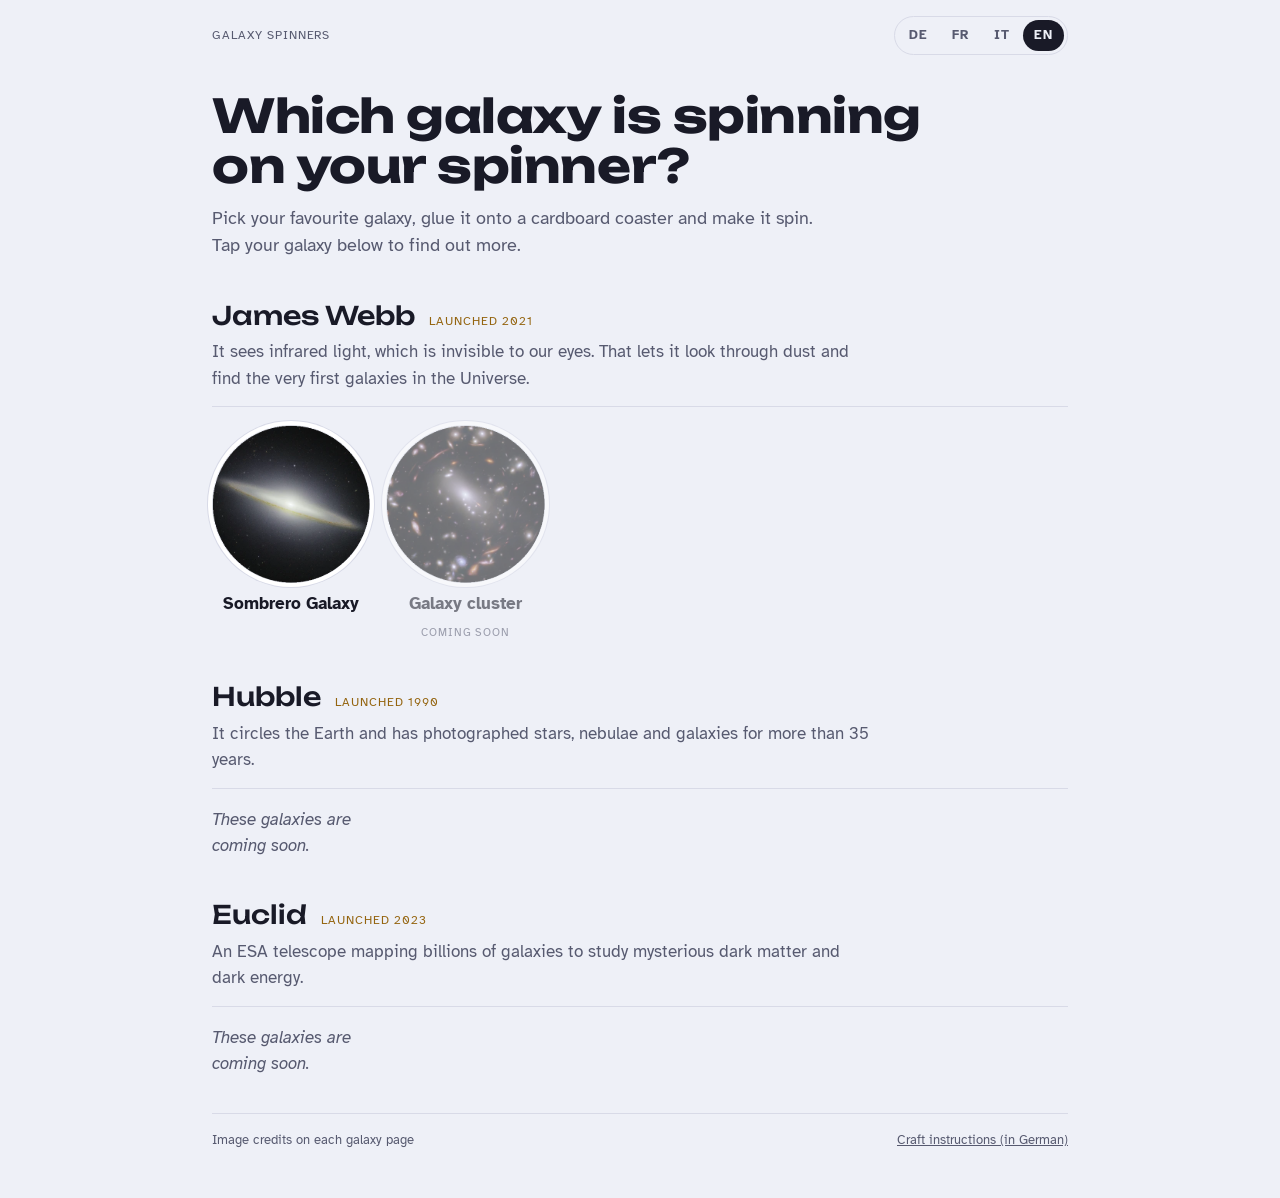
==== index.html @ edc6c250 "upload test for the galaxies web site" ====
<!doctype html>
<html lang="de">
<head>
<meta charset="utf-8">
<meta name="viewport" content="width=device-width, initial-scale=1, viewport-fit=cover">
<title>Galaxienkreisel</title>
<link rel="preconnect" href="https://fonts.googleapis.com">
<link rel="preconnect" href="https://fonts.gstatic.com" crossorigin>
<link rel="stylesheet" href="https://fonts.googleapis.com/css2?family=Unbounded:wght@500;700&family=Atkinson+Hyperlegible:ital,wght@0,400;0,700;1,400&display=swap">
<link rel="stylesheet" href="assets/site.css">
</head>
<body>
<main class="page wide">
  <div class="topbar">
    <div class="eyebrow" data-i18n="eyebrow">Galaxienkreisel</div>
    <div class="langs" role="group" aria-label="Sprache · Langue · Lingua · Language">
      <button type="button" id="lang-de" data-lang="de" aria-pressed="true">DE</button>
      <button type="button" id="lang-fr" data-lang="fr" aria-pressed="false">FR</button>
      <button type="button" id="lang-it" data-lang="it" aria-pressed="false">IT</button>
      <button type="button" id="lang-en" data-lang="en" aria-pressed="false">EN</button>
    </div>
  </div>

  <header>
    <h1 data-i18n="title">Welche Galaxie dreht sich auf deinem Kreisel?</h1>
    <p class="intro" data-i18n="intro">Such dir deine Lieblingsgalaxie aus, klebe sie auf einen Bierdeckel und bring sie zum Drehen. Tippe unten auf deine Galaxie, um mehr über sie zu erfahren.</p>
  </header>

  <section class="scope" id="webb">
    <div class="scope-head">
      <h2>James Webb</h2><span class="since" data-i18n="since_webb">Gestartet 2021</span>
      <p data-i18n="about_webb">Sieht Infrarotlicht, das für unsere Augen unsichtbar ist. So blickt es durch Staubwolken und entdeckt die ersten Galaxien des Universums.</p>
    </div>
    <div class="cards" data-scope="webb"></div>
  </section>

  <section class="scope" id="hubble">
    <div class="scope-head">
      <h2>Hubble</h2><span class="since" data-i18n="since_hubble">Gestartet 1990</span>
      <p data-i18n="about_hubble">Kreist um die Erde und fotografiert seit über 35 Jahren Sterne, Nebel und Galaxien.</p>
    </div>
    <div class="cards" data-scope="hubble"></div>
  </section>

  <section class="scope" id="euclid">
    <div class="scope-head">
      <h2>Euclid</h2><span class="since" data-i18n="since_euclid">Gestartet 2023</span>
      <p data-i18n="about_euclid">Ein Teleskop der ESA, das Milliarden von Galaxien kartiert, um die rätselhafte dunkle Materie und dunkle Energie zu erforschen.</p>
    </div>
    <div class="cards" data-scope="euclid"></div>
  </section>

  <footer>
    <span data-i18n="credits">Bildnachweise auf jeder Galaxienseite</span>
    <a href="https://astroedu.ch/project/galaxienkreisel/" target="_blank" rel="noopener" data-i18n="craft">Anleitung zum Basteln</a>
  </footer>
</main>

<script src="assets/galaxies.js"></script>
<script src="assets/i18n.js"></script>
<script>
var T = {
  de: {
    doc: "Galaxienkreisel",
    eyebrow: "Galaxienkreisel",
    title: "Welche Galaxie dreht sich auf deinem Kreisel?",
    intro: "Such dir deine Lieblingsgalaxie aus, klebe sie auf einen Bierdeckel und bring sie zum Drehen. Tippe unten auf deine Galaxie, um mehr über sie zu erfahren.",
    since_webb: "Gestartet 2021", since_hubble: "Gestartet 1990", since_euclid: "Gestartet 2023",
    about_webb: "Sieht Infrarotlicht, das für unsere Augen unsichtbar ist. So blickt es durch Staubwolken und entdeckt die ersten Galaxien des Universums.",
    about_hubble: "Kreist um die Erde und fotografiert seit über 35 Jahren Sterne, Nebel und Galaxien.",
    about_euclid: "Ein Teleskop der ESA, das Milliarden von Galaxien kartiert, um die rätselhafte dunkle Materie und dunkle Energie zu erforschen.",
    soon: "Bald hier",
    empty: "Diese Galaxien kommen bald.",
    credits: "Bildnachweise auf jeder Galaxienseite",
    craft: "Anleitung zum Basteln"
  },
  fr: {
    doc: "Toupies galactiques",
    eyebrow: "Toupies galactiques",
    title: "Quelle galaxie tourne sur ta toupie ?",
    intro: "Choisis ta galaxie préférée, colle ton image sur un rond en carton et fais tourner ta toupie. Touche ta galaxie plus bas pour en savoir plus.",
    since_webb: "Lancé en 2021", since_hubble: "Lancé en 1990", since_euclid: "Lancé en 2023",
    about_webb: "Il voit la lumière infrarouge, invisible pour nos yeux. Il regarde ainsi à travers la poussière et découvre les premières galaxies de l'Univers.",
    about_hubble: "Il tourne autour de la Terre et photographie étoiles, nébuleuses et galaxies depuis plus de 35 ans.",
    about_euclid: "Un télescope de l'ESA qui cartographie des milliards de galaxies pour étudier la mystérieuse matière noire et l'énergie noire.",
    soon: "Bientôt",
    empty: "Ces galaxies arrivent bientôt.",
    credits: "Crédits des images sur chaque page",
    craft: "Instructions de bricolage (en allemand)"
  },
  it: {
    doc: "Trottole galattiche",
    eyebrow: "Trottole galattiche",
    title: "Quale galassia gira sulla tua trottola?",
    intro: "Scegli la tua galassia preferita, incollala su un sottobicchiere e falla girare. Tocca la tua galassia qui sotto per scoprire di più.",
    since_webb: "Lanciato nel 2021", since_hubble: "Lanciato nel 1990", since_euclid: "Lanciato nel 2023",
    about_webb: "Vede la luce infrarossa, invisibile ai nostri occhi. Così guarda attraverso la polvere e scopre le prime galassie dell'Universo.",
    about_hubble: "Gira intorno alla Terra e fotografa stelle, nebulose e galassie da più di 35 anni.",
    about_euclid: "Un telescopio dell'ESA che mappa miliardi di galassie per studiare la misteriosa materia oscura e l'energia oscura.",
    soon: "In arrivo",
    empty: "Queste galassie arriveranno presto.",
    credits: "Crediti delle immagini su ogni pagina",
    craft: "Istruzioni per costruirla (in tedesco)"
  },
  en: {
    doc: "Galaxy Spinners",
    eyebrow: "Galaxy spinners",
    title: "Which galaxy is spinning on your spinner?",
    intro: "Pick your favourite galaxy, glue it onto a cardboard coaster and make it spin. Tap your galaxy below to find out more.",
    since_webb: "Launched 2021", since_hubble: "Launched 1990", since_euclid: "Launched 2023",
    about_webb: "It sees infrared light, which is invisible to our eyes. That lets it look through dust and find the very first galaxies in the Universe.",
    about_hubble: "It circles the Earth and has photographed stars, nebulae and galaxies for more than 35 years.",
    about_euclid: "An ESA telescope mapping billions of galaxies to study mysterious dark matter and dark energy.",
    soon: "Coming soon",
    empty: "These galaxies are coming soon.",
    credits: "Image credits on each galaxy page",
    craft: "Craft instructions (in German)"
  }
};

function esc(s) { var d = document.createElement("div"); d.textContent = s; return d.innerHTML; }

function renderCards(lang) {
  var d = T[lang];
  document.querySelectorAll(".cards").forEach(function (box) {
    var list = (window.GALAXIES || []).filter(function (g) { return g.telescope === box.dataset.scope; });
    if (!list.length) { box.innerHTML = '<p class="empty">' + d.empty + '</p>'; return; }
    box.innerHTML = list.map(function (g) {
      var name = esc(g.name[lang] || g.name.de);
      var disc = '<span class="disc"><img src="' + g.image + '" alt="" loading="lazy"></span>';
      if (g.ready) {
        return '<a class="card" href="' + g.slug + '/index.html">' + disc + '<span class="name">' + name + '</span></a>';
      }
      return '<div class="card soon">' + disc + '<span class="name">' + name + '</span><span class="badge">' + d.soon + '</span></div>';
    }).join("");
  });
}

initI18n(T, renderCards);
</script>
</body>
</html>
---- assets/site.css ----
/* Galaxienkreisel: shared styles for the home page and every galaxy page.
   Layout: one phone first column, like a museum label you hold in your hand. */
:root {
  --bg: #0d0e15;
  --surface: #171926;
  --fg: #ecebf3;
  --muted: #a4a4ba;
  --line: #2a2c3d;
  --dust: #e2b86f;
  --glow: #b8b5ff;
  --display: "Unbounded", "Trebuchet MS", system-ui, sans-serif;
  --body: "Atkinson Hyperlegible", "Segoe UI", system-ui, sans-serif;
  color-scheme: dark;
}
@media (prefers-color-scheme: light) {
  :root:not([data-theme="dark"]) {
    --bg: #eef0f7; --surface: #ffffff; --fg: #191a27; --muted: #575a70;
    --line: #d8dae7; --dust: #94640f; --glow: #5650c4; color-scheme: light;
  }
}
:root[data-theme="light"] {
  --bg: #eef0f7; --surface: #ffffff; --fg: #191a27; --muted: #575a70;
  --line: #d8dae7; --dust: #94640f; --glow: #5650c4; color-scheme: light;
}
* { box-sizing: border-box; }
html { -webkit-text-size-adjust: 100%; }
body {
  margin: 0;
  background: var(--bg);
  color: var(--fg);
  font-family: var(--body);
  font-size: 1.0625rem;
  line-height: 1.55;
}
img { max-width: 100%; }
[hidden] { display: none !important; }

.page {
  max-width: 40rem;
  margin: 0 auto;
  padding-inline: 1.25rem;
  padding-block: 1rem 3rem;
  display: flex;
  flex-direction: column;
  gap: 2.25rem;
}
.page.wide { max-width: 56rem; }

/* Top bar with language switch */
.topbar { display: flex; flex-wrap: wrap; justify-content: space-between; align-items: center; gap: 0.75rem 1rem; }
.eyebrow { font-size: 0.75rem; letter-spacing: 0.08em; text-transform: uppercase; color: var(--muted); min-width: 0; }
.eyebrow a { color: inherit; text-decoration: none; }
.eyebrow a:hover { color: var(--fg); }
.langs { display: flex; border: 1px solid var(--line); border-radius: 999px; padding: 3px; gap: 2px; flex-shrink: 0; }
.langs button {
  font: 700 0.8125rem/1 var(--body);
  letter-spacing: 0.06em;
  color: var(--muted);
  background: transparent;
  border: 0;
  border-radius: 999px;
  padding: 0.55rem 0.7rem;
  cursor: pointer;
}
.langs button[aria-pressed="true"] { background: var(--fg); color: var(--bg); }
.langs button:focus-visible, a:focus-visible, .spinner:focus-visible { outline: 2px solid var(--glow); outline-offset: 3px; }

h1 {
  font-family: var(--display);
  font-weight: 700;
  font-size: clamp(2rem, 8vw, 2.9rem);
  line-height: 1.08;
  letter-spacing: -0.01em;
  margin: 0;
  text-wrap: balance;
}
h2 { font-family: var(--display); font-weight: 500; font-size: 1.15rem; margin: 0 0 0.5rem; text-wrap: balance; }
section p { margin: 0; max-width: 62ch; }

/* Galaxy page: spinning hero */
.hero { display: flex; flex-direction: column; align-items: center; gap: 1.25rem; text-align: center; }
.spinner {
  width: min(78vw, 20rem);
  max-width: 100%;
  aspect-ratio: 1;
  border-radius: 50%;
  border: 0;
  padding: 0;
  background: transparent;
  cursor: pointer;
  box-shadow: 0 0 0 6px var(--surface), 0 0 0 7px var(--line), 0 18px 60px -20px var(--glow);
}
.spinner img { width: 100%; height: 100%; display: block; border-radius: 50%; animation: turn 60s linear infinite; }
@keyframes turn { to { transform: rotate(360deg); } }
@media (prefers-reduced-motion: reduce) { .spinner img, .card img { animation: none !important; } }
.tap { font-size: 0.875rem; color: var(--muted); margin: 0; }
.catalog { margin: 0.5rem 0 0; color: var(--muted); }
.catalog b { color: var(--dust); font-weight: 700; }

.brim {
  background: var(--surface);
  border: 1px solid var(--line);
  border-radius: 1.25rem;
  padding: 1.25rem 1.35rem;
  display: grid;
  grid-template-columns: auto 1fr;
  gap: 1rem;
  align-items: start;
}
.brim svg { width: 3rem; height: auto; margin-top: 0.15rem; color: var(--dust); }
.brim p { margin: 0; min-width: 0; }
.brim strong { display: block; font-family: var(--display); font-weight: 500; font-size: 1.05rem; margin-bottom: 0.3rem; color: var(--dust); }

.facts {
  display: grid;
  grid-template-columns: repeat(2, minmax(0, 1fr));
  gap: 1px;
  background: var(--line);
  border: 1px solid var(--line);
  border-radius: 1.25rem;
  overflow: hidden;
}
.fact { background: var(--bg); padding: 1.1rem 1.15rem; display: flex; flex-direction: column; gap: 0.15rem; min-width: 0; }
.fact .k { font-size: 0.75rem; letter-spacing: 0.08em; text-transform: uppercase; color: var(--muted); }
.fact .v { font-family: var(--display); font-weight: 500; font-size: clamp(1.2rem, 5vw, 1.6rem); line-height: 1.15; font-variant-numeric: tabular-nums; overflow-wrap: anywhere; }
.fact .u { font-size: 0.9rem; color: var(--muted); line-height: 1.3; }

.wow { font-family: var(--display); font-weight: 500; font-size: clamp(1.2rem, 4.6vw, 1.45rem); line-height: 1.35; margin: 0; text-wrap: balance; }
.wow em { font-style: normal; color: var(--glow); }

/* Big "discover other galaxies" button */
.discover {
  display: flex; align-items: center; justify-content: center; gap: 0.75rem;
  text-decoration: none;
  font-family: var(--display); font-weight: 500; font-size: 1.05rem;
  color: var(--bg); background: var(--dust);
  border-radius: 999px;
  padding: 1rem 1.5rem;
  text-align: center;
}
.discover:hover { filter: brightness(1.08); }
.discover .dots { display: inline-flex; gap: 4px; flex-shrink: 0; }
.discover .dots i { width: 9px; height: 9px; border-radius: 50%; background: currentColor; opacity: 0.55; }
.discover .dots i:nth-child(2) { opacity: 0.8; }
.discover .dots i:nth-child(3) { opacity: 1; }

.more { display: flex; flex-direction: column; gap: 0.6rem; }
.more a {
  display: flex; justify-content: space-between; align-items: center; gap: 1rem;
  text-decoration: none; color: var(--fg);
  border: 1px solid var(--line); border-radius: 0.9rem;
  padding: 0.9rem 1rem;
}
.more a span { min-width: 0; }
.more a::after { content: "↗"; color: var(--dust); font-weight: 700; flex-shrink: 0; }
.more a:hover { border-color: var(--dust); }

footer { font-size: 0.8125rem; color: var(--muted); border-top: 1px solid var(--line); padding-top: 1rem; display: flex; flex-wrap: wrap; justify-content: space-between; gap: 0.5rem 1rem; }
footer a { color: inherit; }

/* Home page: gallery by telescope */
.intro { margin: 0.9rem 0 0; color: var(--muted); max-width: 52ch; font-size: 1.1rem; }
.scope { display: flex; flex-direction: column; gap: 1.1rem; }
.scope-head { display: grid; grid-template-columns: auto 1fr; gap: 0.25rem 0.9rem; align-items: baseline; border-bottom: 1px solid var(--line); padding-bottom: 0.9rem; }
.scope-head h2 { margin: 0; font-size: clamp(1.25rem, 4.5vw, 1.6rem); }
.scope-head .since { font-size: 0.75rem; letter-spacing: 0.08em; text-transform: uppercase; color: var(--dust); white-space: nowrap; }
.scope-head p { grid-column: 1 / -1; margin: 0; color: var(--muted); max-width: 60ch; }
.cards { display: grid; grid-template-columns: repeat(auto-fill, minmax(8.5rem, 1fr)); gap: 1.5rem 1rem; }
.card { display: flex; flex-direction: column; align-items: center; gap: 0.6rem; text-align: center; text-decoration: none; color: var(--fg); min-width: 0; }
.card .disc { width: 100%; max-width: 10rem; aspect-ratio: 1; border-radius: 50%; overflow: hidden; box-shadow: 0 0 0 4px var(--surface), 0 0 0 5px var(--line); transition: box-shadow 0.2s; }
.card img { width: 100%; height: 100%; display: block; object-fit: cover; }
a.card:hover .disc { box-shadow: 0 0 0 4px var(--surface), 0 0 0 5px var(--dust), 0 10px 40px -12px var(--glow); }
a.card:hover img { animation: turn 8s linear infinite; }
.card .name { font-weight: 700; line-height: 1.25; overflow-wrap: anywhere; }
.card.soon { opacity: 0.55; }
.card .badge { font-size: 0.7rem; letter-spacing: 0.08em; text-transform: uppercase; color: var(--muted); }
.empty { margin: 0; color: var(--muted); font-style: italic; }
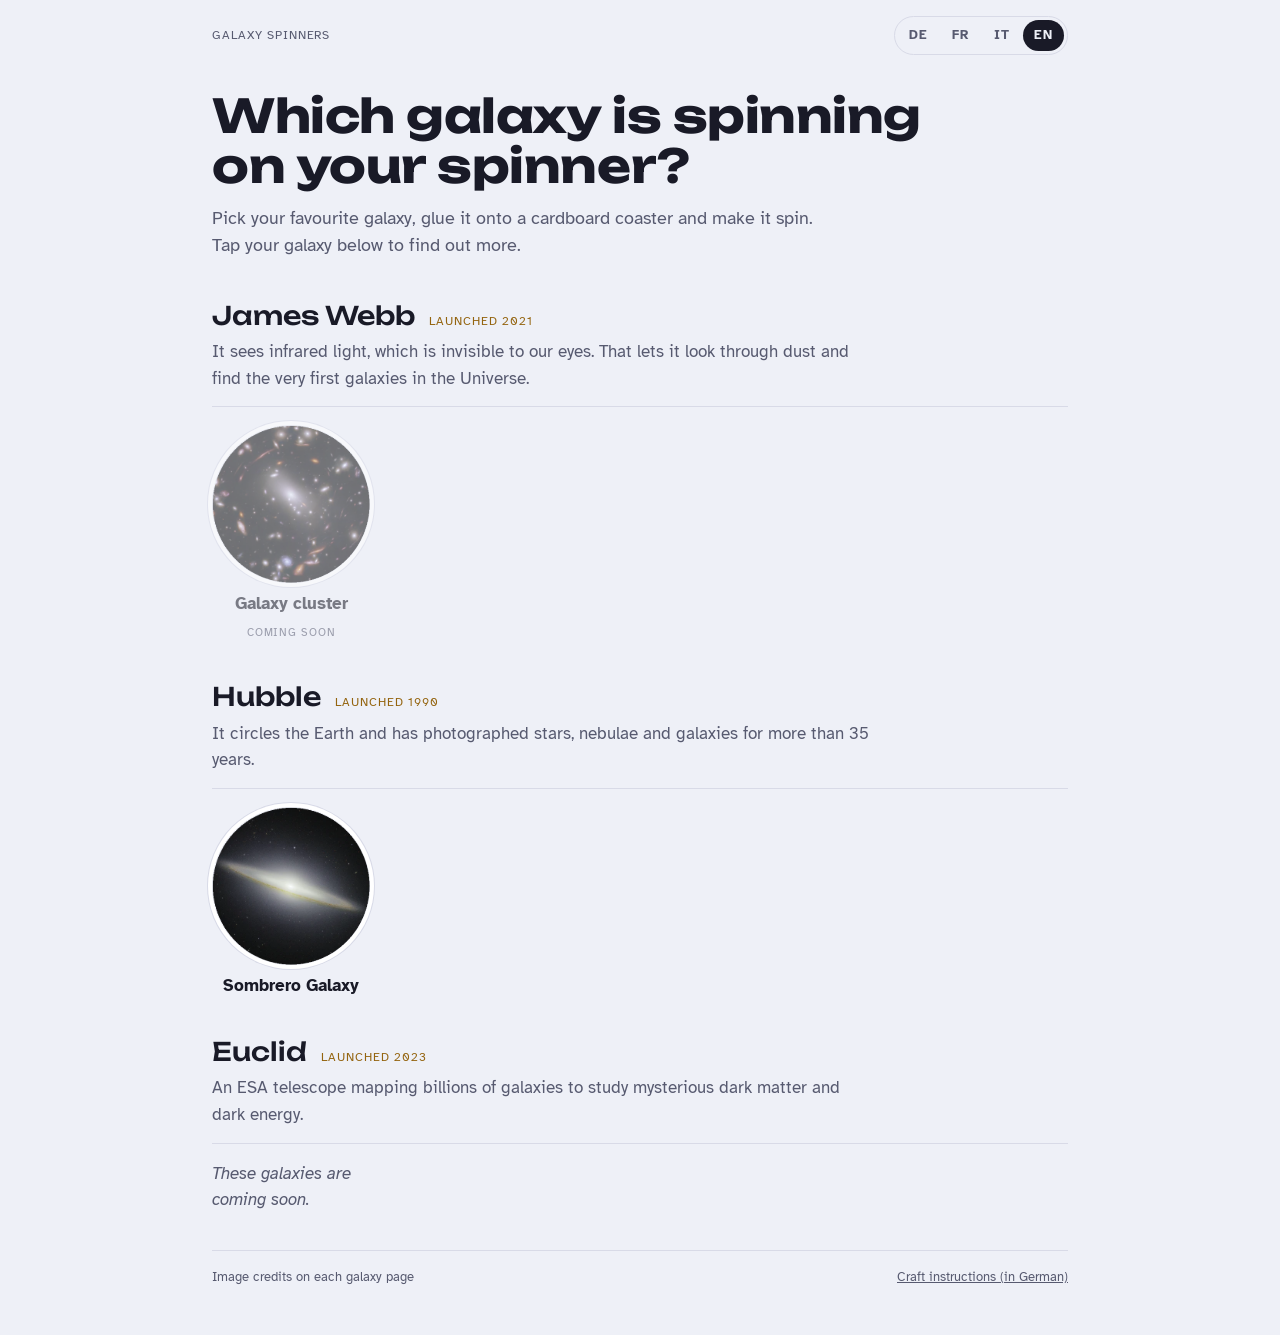
==== commit a1500286: "add visit statistic link to goatcounter" ====
--- a/index.html
+++ b/index.html
@@ -138,5 +138,7 @@
 
 initI18n(T, renderCards);
 </script>
+<!-- Visit statistics (GoatCounter, no cookies) -->
+<script data-goatcounter="https://handsonspace.goatcounter.com/count" async src="https://gc.zgo.at/count.js"></script>
 </body>
 </html>
